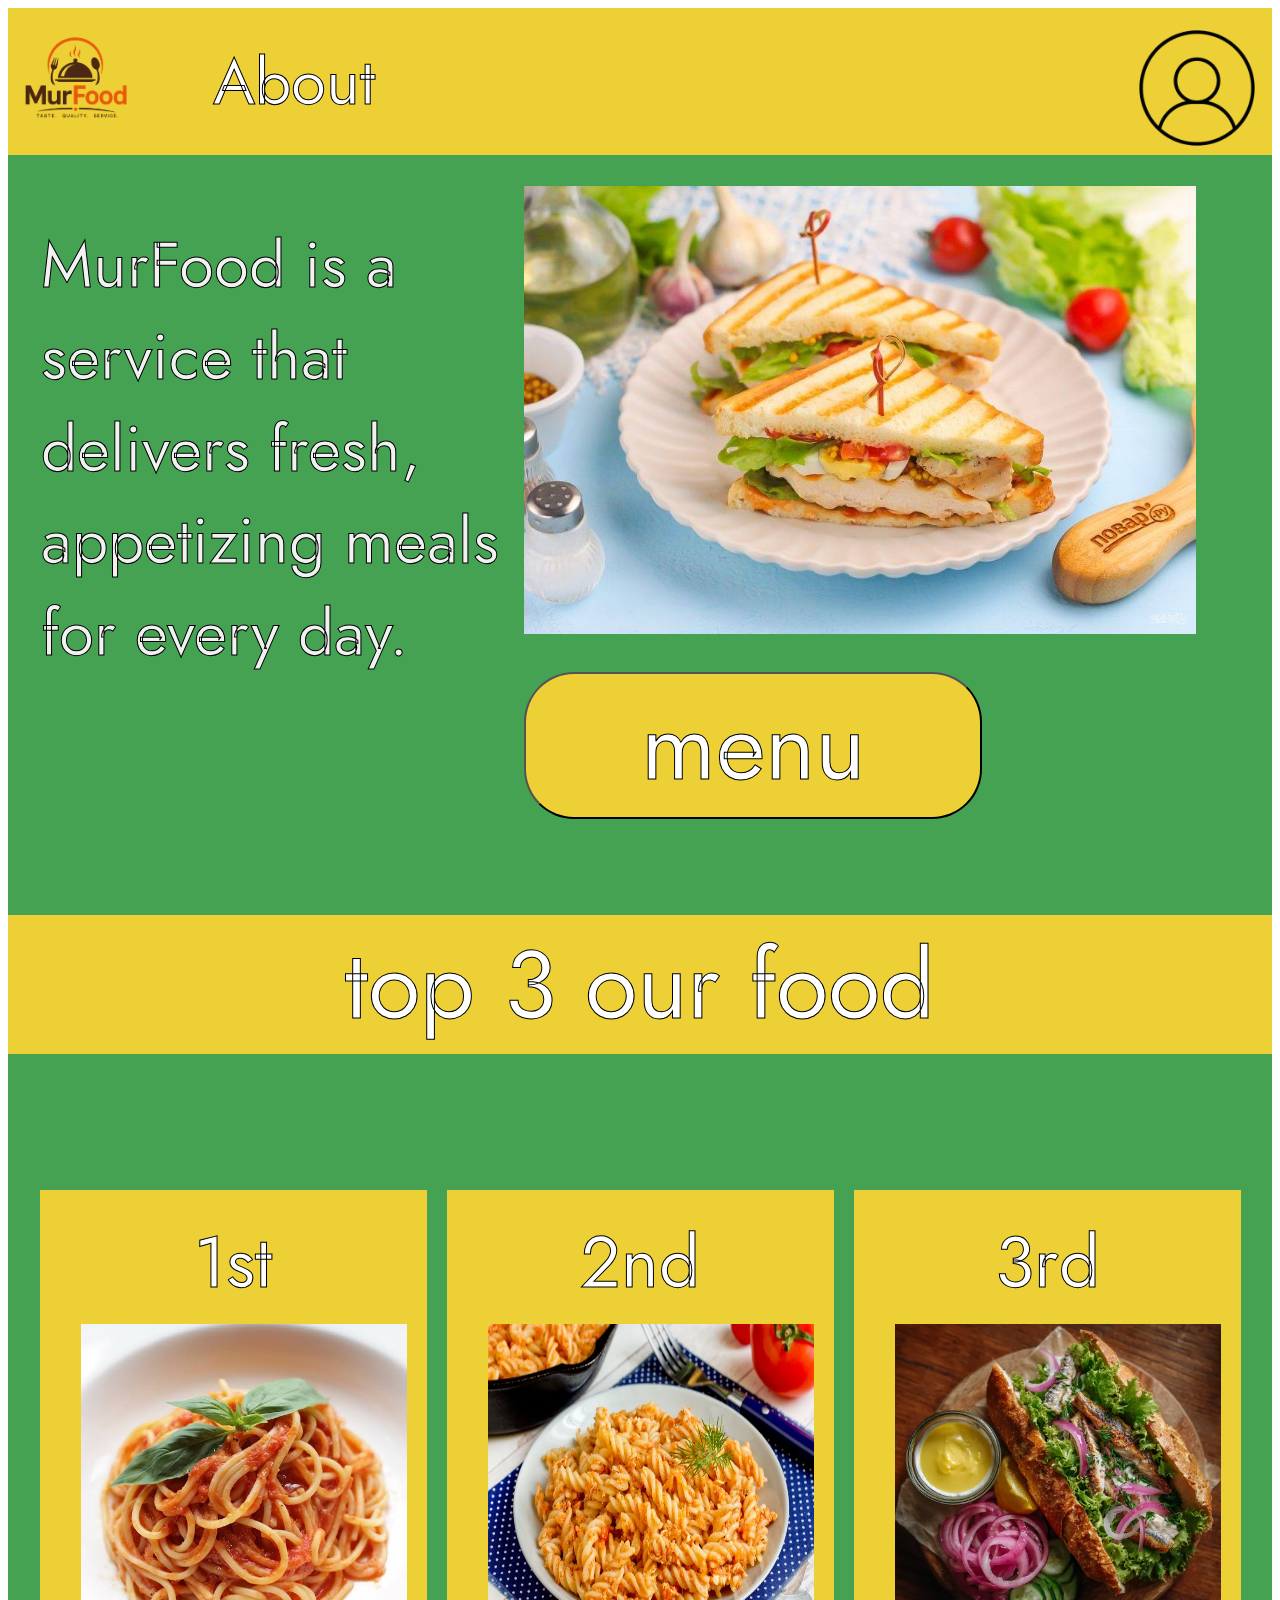
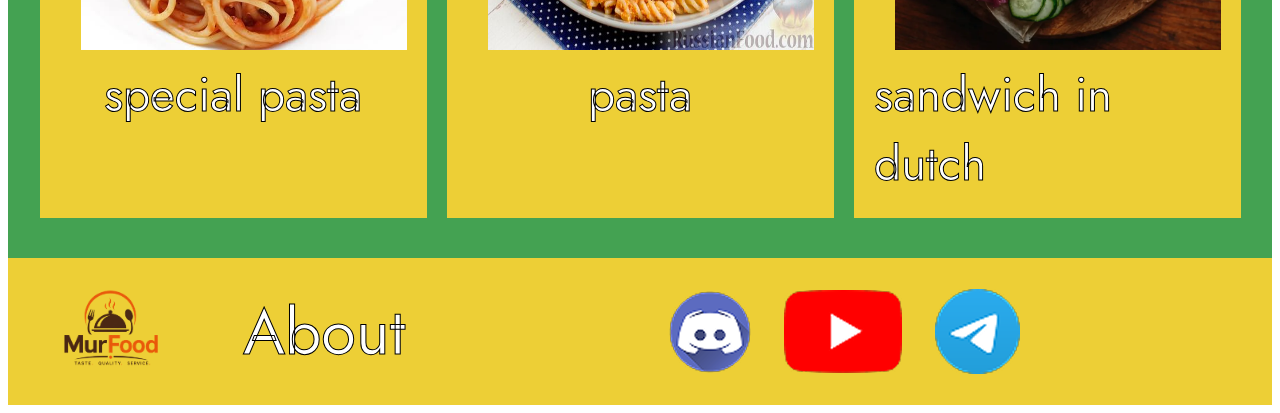
==== index.html @ 28521f6e "html сделан и style.css ошибки в описание там картинка с классом imagee не правильно встает" ====
<!DOCTYPE html>
<html lang="en">
<head>
    <link rel="stylesheet" href="style.css">
    <meta charset="UTF-8">
    <meta name="viewport" content="width=device-width, initial-scale=1.0">
    <title>Document</title>
</head>
<body>
    <header>
        <div class="section">
            <div class="left">
                <img src="src/MurFood Logo2.png" alt="Oops">
                <a href="">About</a>
            </div>
            <div class="right">
                
                <img src="src/Profile.png" alt="Oops">
            </div>
        </div>


        
    </header>
    
    <main>
        <div class="description">
            <div class="text">
                <p>MurFood is a service that delivers fresh, appetizing meals for every day.</p>
            </div>
    
            <div class="rightpart">
                <img src="src/Sandwich.jpe" alt="">
                <button class="menu-btn">menu</button>
            </div>
        </div>
        
        <section class="section-top3">
            <p>top 3 our food</p>
        </section>
        
        <div class="cards">
            <div class="card">
                <p class="p1">1st</p>
                <img src="src/specialPasta.jpe" alt="">
                <p class="p2">special pasta</p>
            </div>
    
    
            <div class="card">
                <p class="p1">2nd</p>
                <img src="src/makaronyi.jpg" alt="">
                <p class="p2">pasta</p>
            </div>
    
    
            <div class="card">
                <p class="p1">3rd</p>
                <img src="src/sandwich1.webp" alt="">
                <p class="p2">sandwich in dutch</p>
            </div>
        </div>
    </main>

    <footer>
        <div class="footer-left">
            <img src="src/MurFood Logo2.png" alt="">
            <a href="">About</a>
        </div>
        <div class="footer-right">
            <img class="discord" src="src/Discord 1.png" alt="">
            <img class="youtube" src="src/Youtube 1.png" alt="">
            <img class="telegram" src="src/Telegram 1.png" alt="">
        </div>
    </footer>


    
    <script src="main.js"></script>
</body>
</html>
---- style.css ----
@import url('https://fonts.googleapis.com/css2?family=Jost:ital,wght@0,100..900;1,100..900&display=swap');

*{
    font-family: 'Jost', sans-serif;
}

.body{
    width: 100%;
    background-color: #44A252;
    margin: 0;
    padding: 0;
}

.section{
    box-sizing: border-box;
    justify-content: space-between;
    align-items: center;
    display: flex;
    width: 100%;
    height: 147px;
    background-color: #EDCF36;
}

.left{
    display: flex;
    align-items: center;
    width: 494px;
    height: 147px;
}

.right{
    width: 150px;
    height: 138px;
}

.left img{
    width: 135px;
    height: 135px;
}

.left a {
    font-weight: 400;
    text-decoration: none;
    margin-left: 70px;
    text-align: center;
    font-size: 64px;
    color: white;
    -webkit-text-stroke: 1px black;
}

.right img{
    width: 150px;
    height: 150px;
}

main{
    background-color: #44A252;
}

.description{
    display: flex;
}


.text{
    margin-left: 33px;
}

.text p{
    font-size: 64px;
    color: rgb(241, 241, 241);
    -webkit-text-stroke: 1px black;
}


.rightpart img{
    width: 672px;
    height: 448px;
    margin-top: 31px;
    margin-right: 76px;
}


.menu-btn{
    margin-top: 32px;
    width: 458px;
    height: 147px;
    background-color: #EDCF36;
    border-radius: 50px;
    font-size: 96px;
    color: white;
    -webkit-text-stroke: 1px black;
}


.section-top3{
    text-align: center;
    background-color: #EDCF36;
    font-size: 96px;
    color: white;
    -webkit-text-stroke: 1px black;
}

.top3-section p{
    display: flex;
    justify-content: center;
}


.cards{
    display: flex;
    justify-content: center;
    gap: 20px;
    padding: 40px;
}

.card{
    display: flex;
    justify-content: flex-start; 
    gap: 10px;
    flex-direction: column;
    align-items: center;
    padding: 20px;
    width: 379px;
    height: auto;
    background-color: #EDCF36;
}


.p1{
    margin: 0;
    display: flex;
    align-items: center;
    font-size: 72px;
    color: white;
    -webkit-text-stroke: 1px black;
}


.card img{
    margin-left: 21px;
    width: 326px;
    height: 326px;
}

.p2{
    margin: 0;
    font-size: 48px;
    color: white;
    -webkit-text-stroke: 1px black;
}

footer{
    box-sizing: border-box;
    justify-content: space-between;
    align-items: center;
    display: flex;
    width: 100%;
    height: 147px;
    padding: 20px 40px;
    background-color: #EDCF36;
}

.footer-left{
    display: flex;
    align-items: center;
    width: 494px;
    height: 147px;
}

.footer-right{
    display: flex;
    gap: 33px;
    align-items: center;
    width: 563px;
    height: 138px;
}

.footer-left a{
    font-weight: 400;
    text-decoration: none;
    margin-left: 70px;
    text-align: center;
    font-size: 64px;
    color: white;
    -webkit-text-stroke: 1px black;
}

.footer-left img{
    width: 125px;
    height: 125px;
}


.header-menu{
    position: relative;
    box-sizing: border-box;
    display: flex;
    align-items: center;
    height: 147px;
    width: 100%;
    background-color: #EDCF36;
}


.header-left{
    position: absolute;
    left: 20px;
    margin: 0;
    width: 109px;
    height: 109px;
}


.header-text{
    flex-grow: 1;
    text-align: center;
    margin: 0;
    font-size: 96px;
    color: azure;
    -webkit-text-stroke: 1px black;
}

.main-menu{
    background-color: #44A252;
    width: 100%;
    height: 100%;
}

.carts-menu-drinks{
    display: flex;
    justify-content: center;
    gap: 93px;
}

.cart-menu{
    margin-top: 28px;
    width: 397px;
    height: 376px;
    background-color: #EDCF36;
}


.first-part{
    display: flex;
    flex-direction: column;
    align-items: center;
    width: 100%;
}



.p-menu1{
    margin: 0;
    padding: 0;
    color: white;
    -webkit-text-stroke: 1px black;
    text-align: center;
    font-size: 40px;
}

.white-background-img{
    display: flex;
    align-items: center;
    justify-content: center;
    box-sizing: border-box;
    width: 80%;
    height: 240px;
    background-color: #EBEBEB;
}


.white-background-img img{
    max-width: 60%;
    max-height: 90%;
    margin: 0;
    padding: 0;
    width: 100%;
}

.second-part{
    display: flex;
    align-items: center;
    justify-content: space-between;
    box-sizing: border-box;
    width: 100%;
    padding: 10px 40px;
}


.use-btn{
    width: auto;
    height: auto;
    color: white;
    padding: 5px 44px;
    -webkit-text-stroke: 1px black;
    font-size: 32px;
    border-radius: 15px;
}


.p-menu2{
    margin: 0;
    padding: 0;
    color: white;
    -webkit-text-stroke: 1px black;
    font-size: 48px;
}



.section-food-menu{
    width: 100%;
    height: 150px;
    background-color: #EDCF36;
    color: #ffffff;
    -webkit-text-stroke: 1px black;
    font-size: 85px;
    text-align: center;
    margin: 0;
    flex-grow: 1;
}


.carts-menu-food{
    display: grid;
    grid-template-columns: repeat(3, 1fr);
    gap: 20px;
    margin: 0 auto;
    justify-items: center;
    padding: 97px;
}

.white-background-imgo{
    display: flex;
    align-items: center;
    justify-content: center;
    box-sizing: border-box;
    width: 80%;
    height: 240px;
    background-color: #EBEBEB;
}





.white-background-imgo img{
    max-width: 90%;
    max-height: 90%;
    margin: 0;
    padding: 0;
    width: 100%;
}






/* header about */
.header-about{
    position: relative;
    box-sizing: border-box;
    display: flex;
    align-items: center;
    height: 147px;
    width: 100%;
    background-color: #EDCF36;
    margin: 0;
    padding: 0;
}


.header-left-about{
    position: absolute;
    left: 20px;
    margin: 0;
    width: 109px;
    height: 109px;
}


.header-text-about{
    flex-grow: 1;
    text-align: center;
    margin: 0;
    font-size: 96px;
    color: azure;
    -webkit-text-stroke: 1px black;
}

/* main about */

.main-about{
    margin: 0;
    padding: 0;
}

/* text about */

.about-text{
    margin: 0;
    padding: 0;
    color: white;
    -webkit-text-stroke: 1px black;
    font-size: 64px;
    font-weight: 500;
}

/* first p */




.main-about .first-p{
    margin-top: 0;
}


.main-about .third-p{
    margin-bottom: 0;
}


/* header profile */

.header-profile{
    position: relative;
    box-sizing: border-box;
    display: flex;
    align-items: center;
    height: 147px;
    width: 100%;
    background-color: #EDCF36;
    margin: 0;
    padding: 0;
}


.header-left-profile{
    position: absolute;
    left: 20px;
    margin: 0;
    width: 109px;
    height: 109px;
}


.header-text-profile{
    flex-grow: 1;
    text-align: center;
    margin: 0;
    font-size: 96px;
    color: azure;
    -webkit-text-stroke: 1px black;
}


/* profile */
.Users-Profile{
    display: flex;
}

.Users-Profile img{
    width: 330px;
    height: 330px;
    margin-right: 50px;
}

.username{
    font-size: 64px;
    color: white;
    -webkit-text-stroke: 1px black
}

.Users-Profile h2{
    margin: 0;
    padding: 0;
}


.Users-money{
    background-color: #EDCF36;
    border-radius: 41px;
    text-align: center;
    padding: 4px 75px;
}

.Users-money p{
    margin: 0;
}

/* profile description */

.Users-description{
    box-sizing: border-box;
    margin-top: 50px;
    width: 100%;
    height: 144px;
    color: #EBEBEB;
    background-color: #EBEBEB;
    border: 25px solid #EDCF36;
    -webkit-text-stroke: 1px black;
    font-size: 58px;
}

.Users-description p{
    margin: 0;
    margin-left: 20px;
}

/* section */




/* shop page */



.header-shop{
    position: relative;
    box-sizing: border-box;
    display: flex;
    justify-content: space-between;
    align-items: center;
    height: 147px;
    width: 100%;
    background-color: #EDCF36;
}


.header-leftt{
    position: absolute;
    left: 20px;
    margin: 0;
    width: 109px;
    height: 109px;
}

.image{
    width: 109px;
    height: 109px;
}

.imagee{
    width: 151px;
    height: 151px;
}

.header-text{
    flex-grow: 1;
    text-align: center;
    margin: 0;
    font-size: 96px;
    color: azure;
    -webkit-text-stroke: 1px black;
}

.main-shop{
    display: flex;
    flex-direction: column;
    align-items: center;
}

.food-grid{
    display: grid;
    grid-template-columns: repeat(3, 1fr);
    grid-template-rows: repeat(3, 1fr);
    width: 100%;
    height: 1265px;
    margin-left: 138px;
}


.buy-all-btn{
    background-color: #EDCF36;
    color: rgb(255, 255, 255);
    -webkit-text-stroke: 1px black;
    border-radius: 82px;
    text-align: center;
    font-size: 60px;
    width: fit-content;
    padding: 20px 40px;
    display: inline;
    margin-bottom: 50px;
}
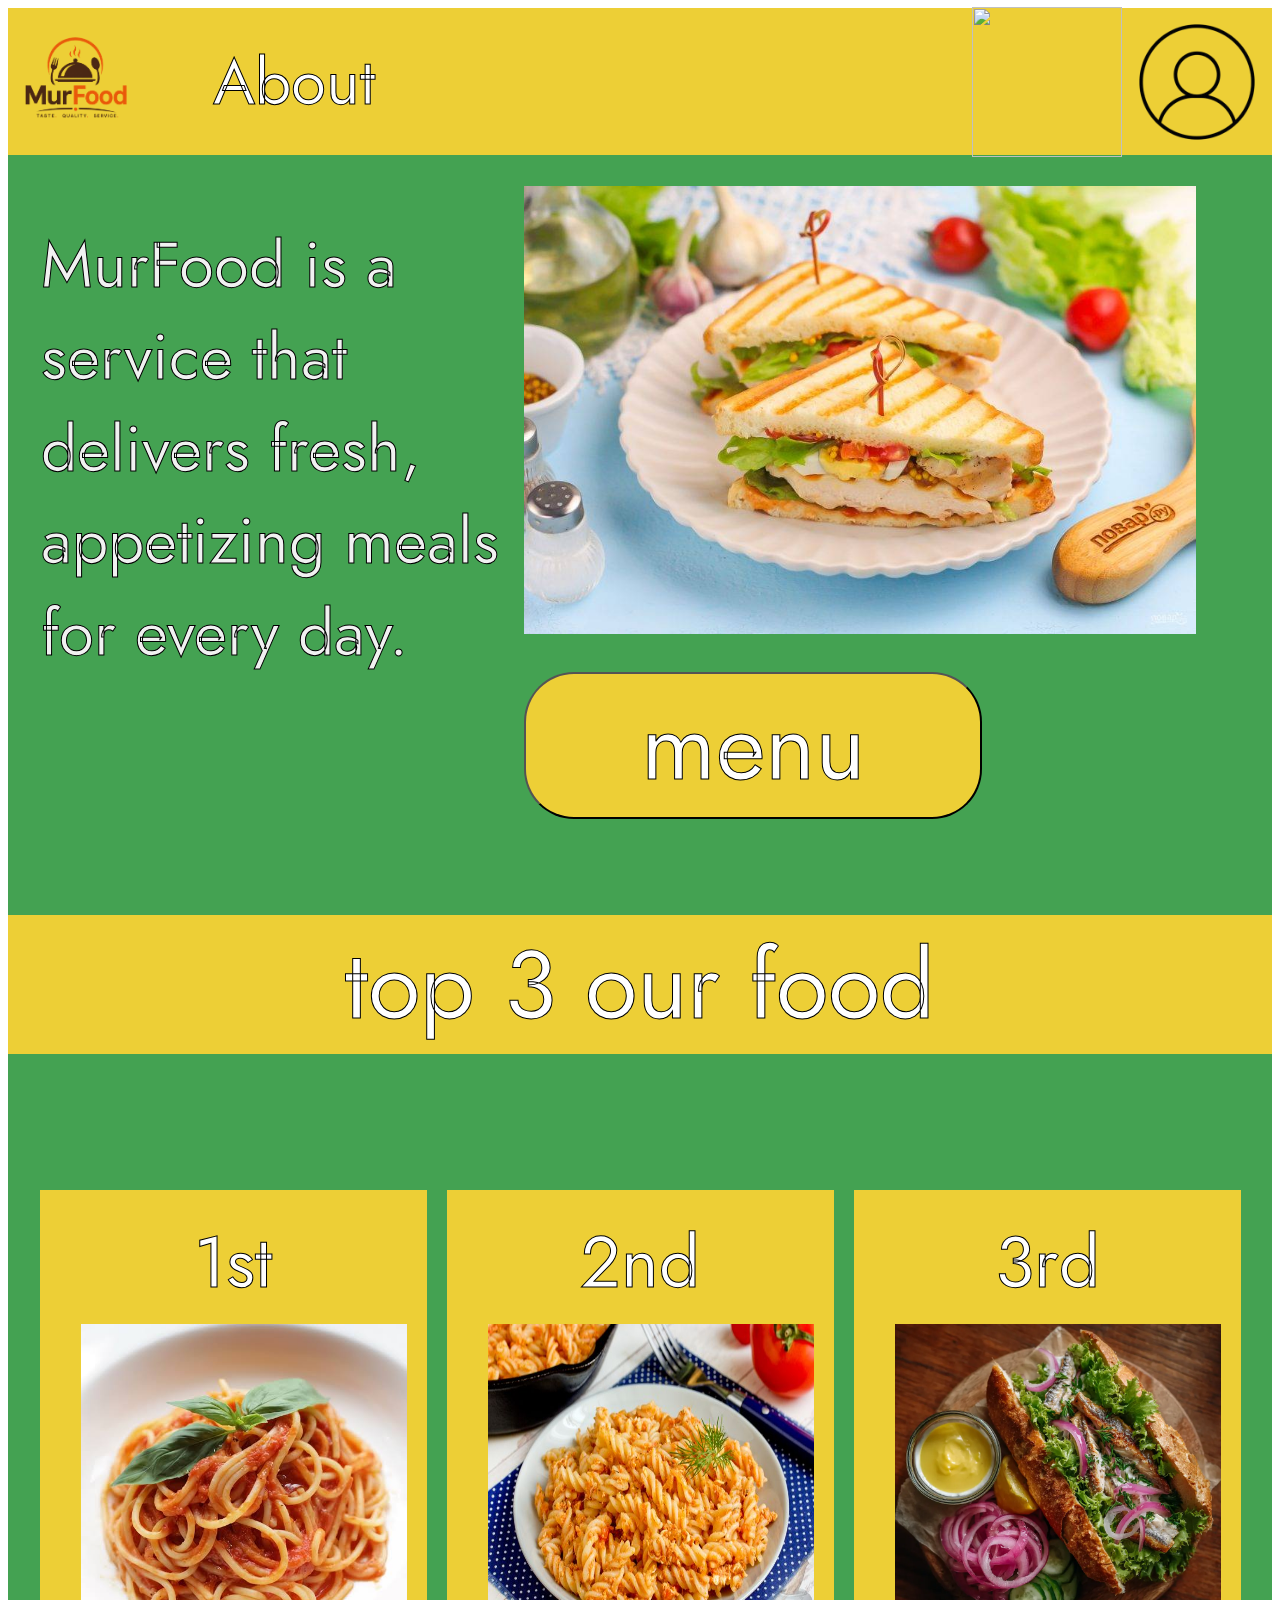
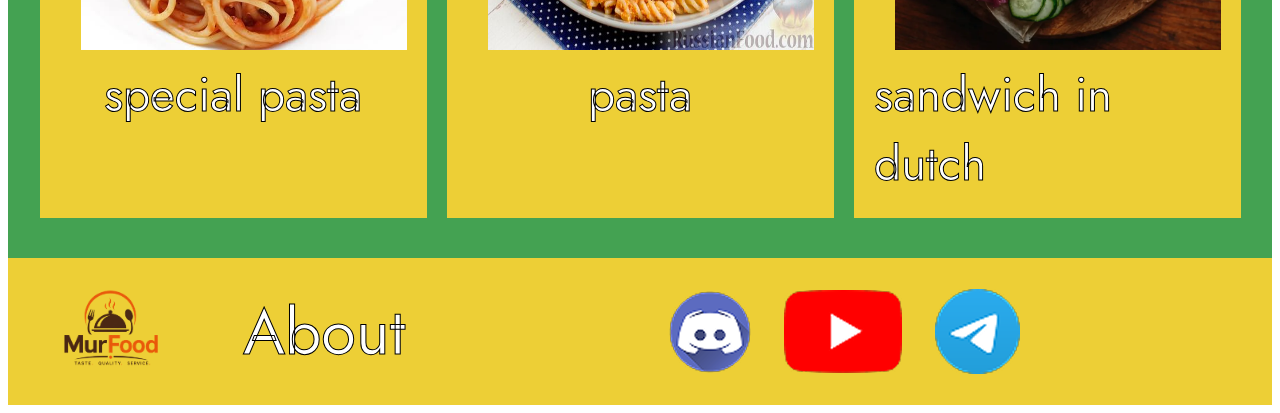
==== commit 038a3c20: "исправила все | html готов | всё ок в html" ====
--- a/index.html
+++ b/index.html
@@ -14,7 +14,7 @@
                 <a href="">About</a>
             </div>
             <div class="right">
-                
+                <img class="imagee" src="src/shop-Photoroom.png" alt="">
                 <img src="src/Profile.png" alt="Oops">
             </div>
         </div>
--- a/style.css
+++ b/style.css
@@ -29,8 +29,8 @@
 }
 
 .right{
-    width: 150px;
-    height: 138px;
+    display: flex;
+    align-items: center;
 }
 
 .left img{
@@ -207,8 +207,6 @@
     position: absolute;
     left: 20px;
     margin: 0;
-    width: 109px;
-    height: 109px;
 }
 
 
@@ -216,10 +214,11 @@
     flex-grow: 1;
     text-align: center;
     margin: 0;
-    font-size: 96px;
     color: azure;
     -webkit-text-stroke: 1px black;
 }
+
+
 
 .main-menu{
     background-color: #44A252;
@@ -376,8 +375,6 @@
     position: absolute;
     left: 20px;
     margin: 0;
-    width: 109px;
-    height: 109px;
 }
 
 
@@ -451,7 +448,7 @@
     flex-grow: 1;
     text-align: center;
     margin: 0;
-    font-size: 96px;
+    font-size: 32px;
     color: azure;
     -webkit-text-stroke: 1px black;
 }
@@ -512,6 +509,30 @@
 
 /* section */
 
+
+.favorite-food-section{
+    background-color: #EDCF36;
+    -webkit-text-stroke: 1px black;
+    color: white;
+    width: 100%;
+    height: 144px;
+    text-align: center;
+    font-size: 52px;
+}
+
+
+/* grid menu */
+
+
+.favorite-food-grid{
+    display: grid;
+    grid-template-rows: repeat(1, 1fr);
+    grid-template-columns: repeat(3, 1fr);
+    gap: 62px;
+    margin-left: 50px;
+    padding-top: 135px;
+    padding-bottom: 135px;
+}
 
 
 
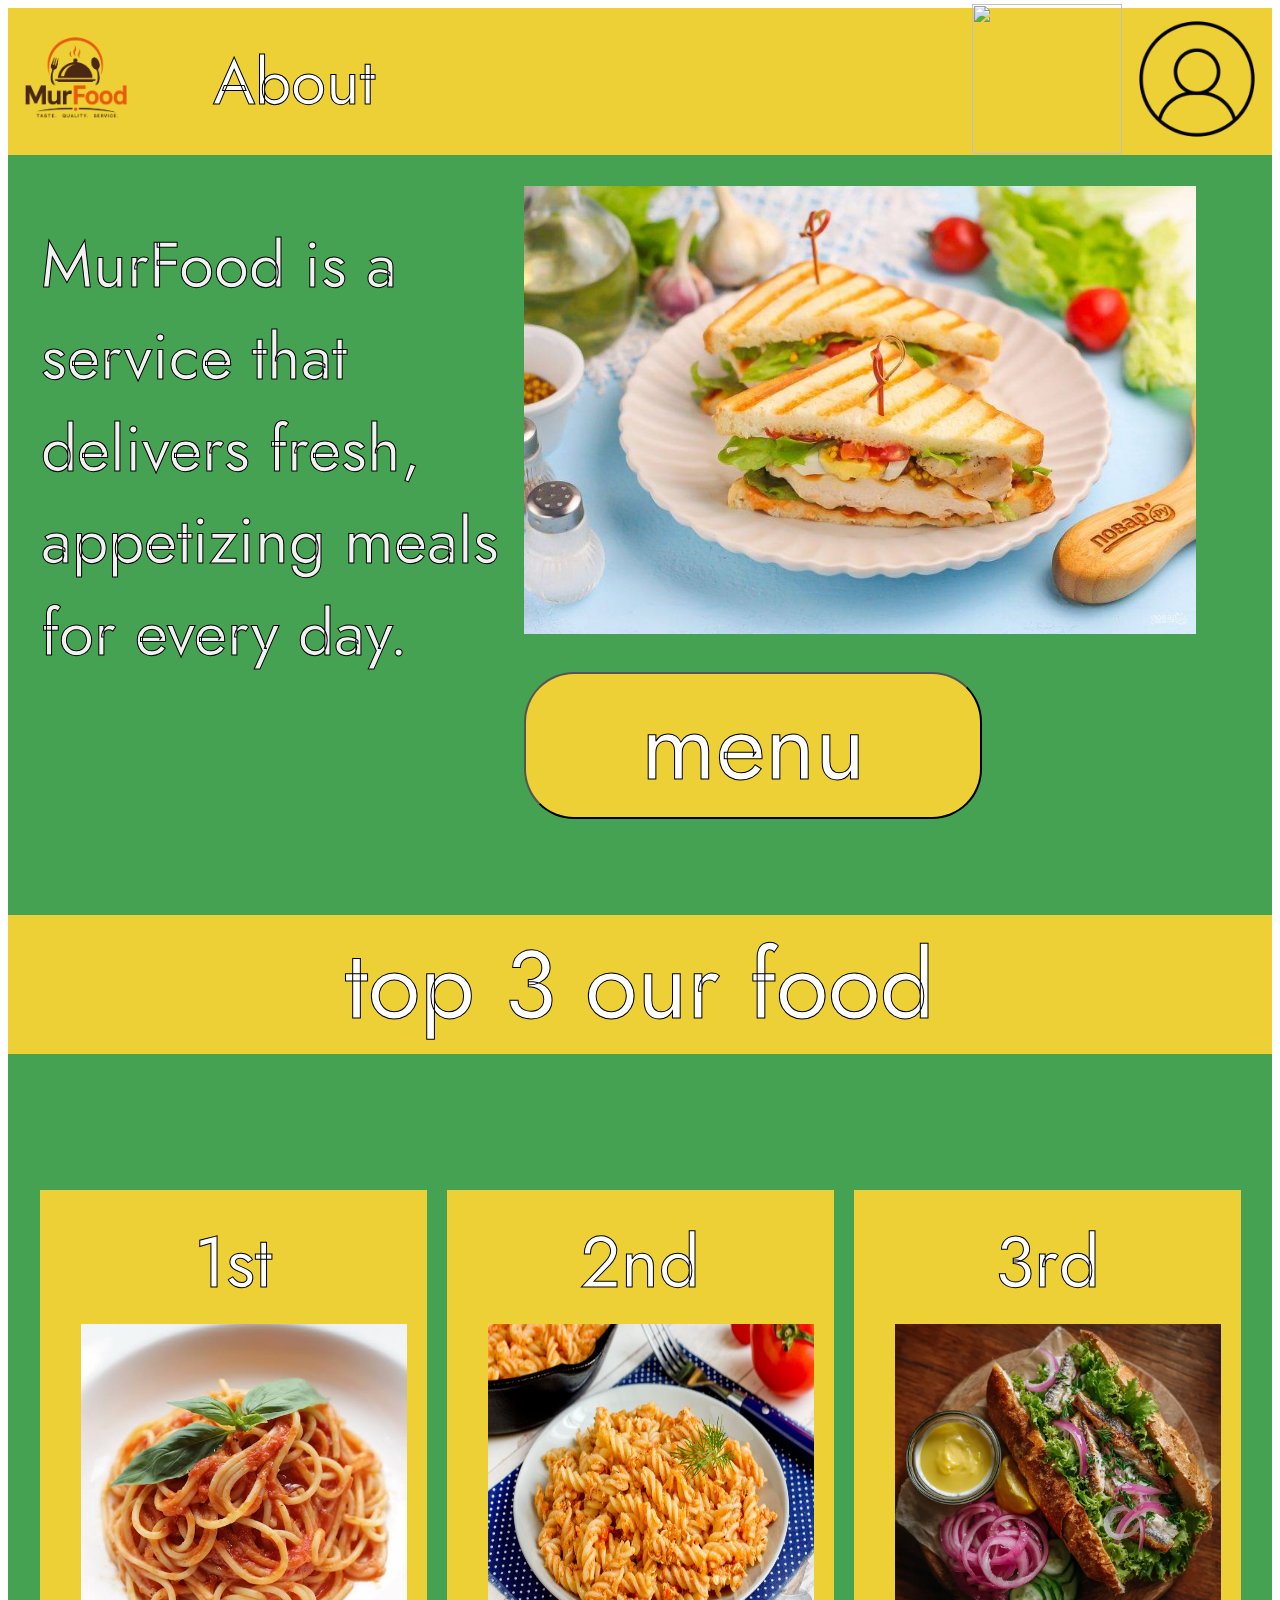
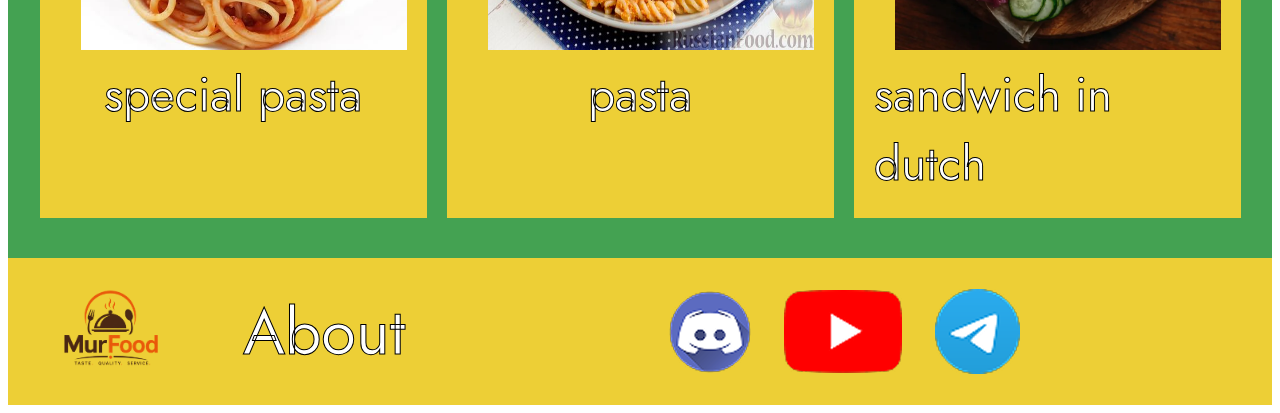
==== commit bad4ab46: "сделала переход на страничку со страничке осталось сделать только back через main.js чтобы возвращал" ====
--- a/index.html
+++ b/index.html
@@ -4,18 +4,23 @@
     <link rel="stylesheet" href="style.css">
     <meta charset="UTF-8">
     <meta name="viewport" content="width=device-width, initial-scale=1.0">
-    <title>Document</title>
+    <title>MurFood - Main Page</title>
 </head>
 <body>
     <header>
         <div class="section">
             <div class="left">
                 <img src="src/MurFood Logo2.png" alt="Oops">
-                <a href="">About</a>
+                <a href="/about.html">About</a>
             </div>
             <div class="right">
-                <img class="imagee" src="src/shop-Photoroom.png" alt="">
-                <img src="src/Profile.png" alt="Oops">
+                <a href="/shop.html">
+                    <img class="imagee" src="src/shop-Photoroom.png" alt="">
+                </a>
+
+                <a href="/profile.html">
+                    <img src="src/Profile.png" alt="Oops">
+                </a>
             </div>
         </div>
 
@@ -31,7 +36,9 @@
     
             <div class="rightpart">
                 <img src="src/Sandwich.jpe" alt="">
-                <button class="menu-btn">menu</button>
+                <a href="/menu.html">
+                    <button class="menu-btn">menu</button>
+                </a>
             </div>
         </div>
         
@@ -65,7 +72,8 @@
     <footer>
         <div class="footer-left">
             <img src="src/MurFood Logo2.png" alt="">
-            <a href="">About</a>
+            <a href="/about.html">About</a>
+            
         </div>
         <div class="footer-right">
             <img class="discord" src="src/Discord 1.png" alt="">
